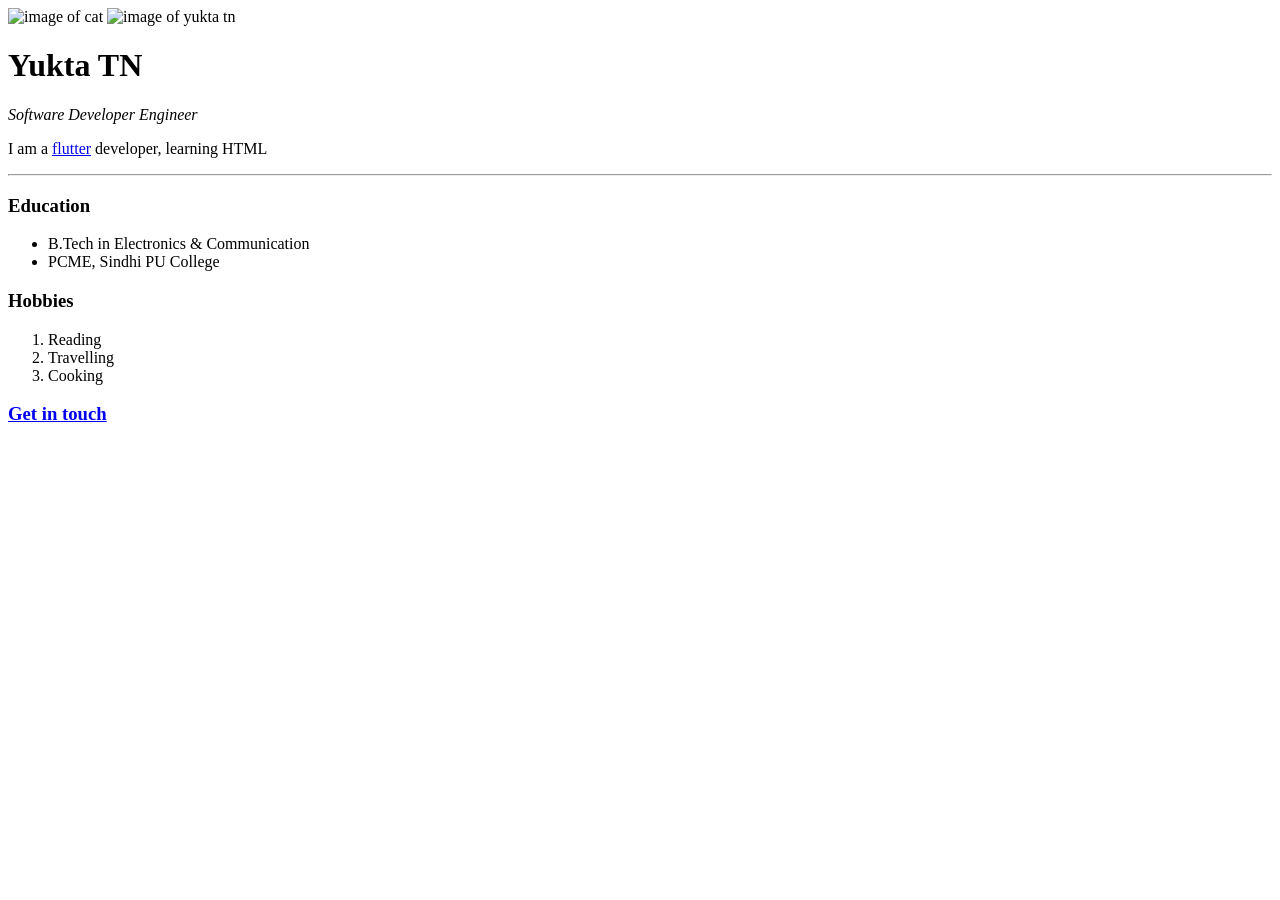
==== personal website (HTML)/index.html @ 942c8f1e "add landing, contact page" ====
<!DOCTYPE html>
<html>

<head>
    <meta charset="utf-8">
    <title>Yukta's Personal Webpage</title>
</head>

<body>
    <img src="https://static01.nyt.com/images/2021/09/14/science/07CAT-STRIPES/07CAT-STRIPES-jumbo.jpg?quality=75&auto=webp" 
    alt="image of cat">
    <img src="Yukta.jpg"alt="image of yukta tn">
    <h1>Yukta TN</h1>
    <p>
        <em>Software Developer Engineer</em>
    </p>
    
    <p>
        I am a <a href="https://flutter.dev/">flutter</a> developer, learning HTML
    </p>
    <hr>
    <h3>Education</h3>
    <ul>
        <li>B.Tech in Electronics & Communication</li>
        <li>PCME, Sindhi PU College</li>
    </ul>
    
    <h3>Hobbies</h3>
    <ol type = "1">
        <li>Reading</li>
        <li>Travelling</li>
        <li>Cooking</li>
    </ol>
    <h3><a href="contact.html">Get in touch</a></h3>
    
</body>

</html>
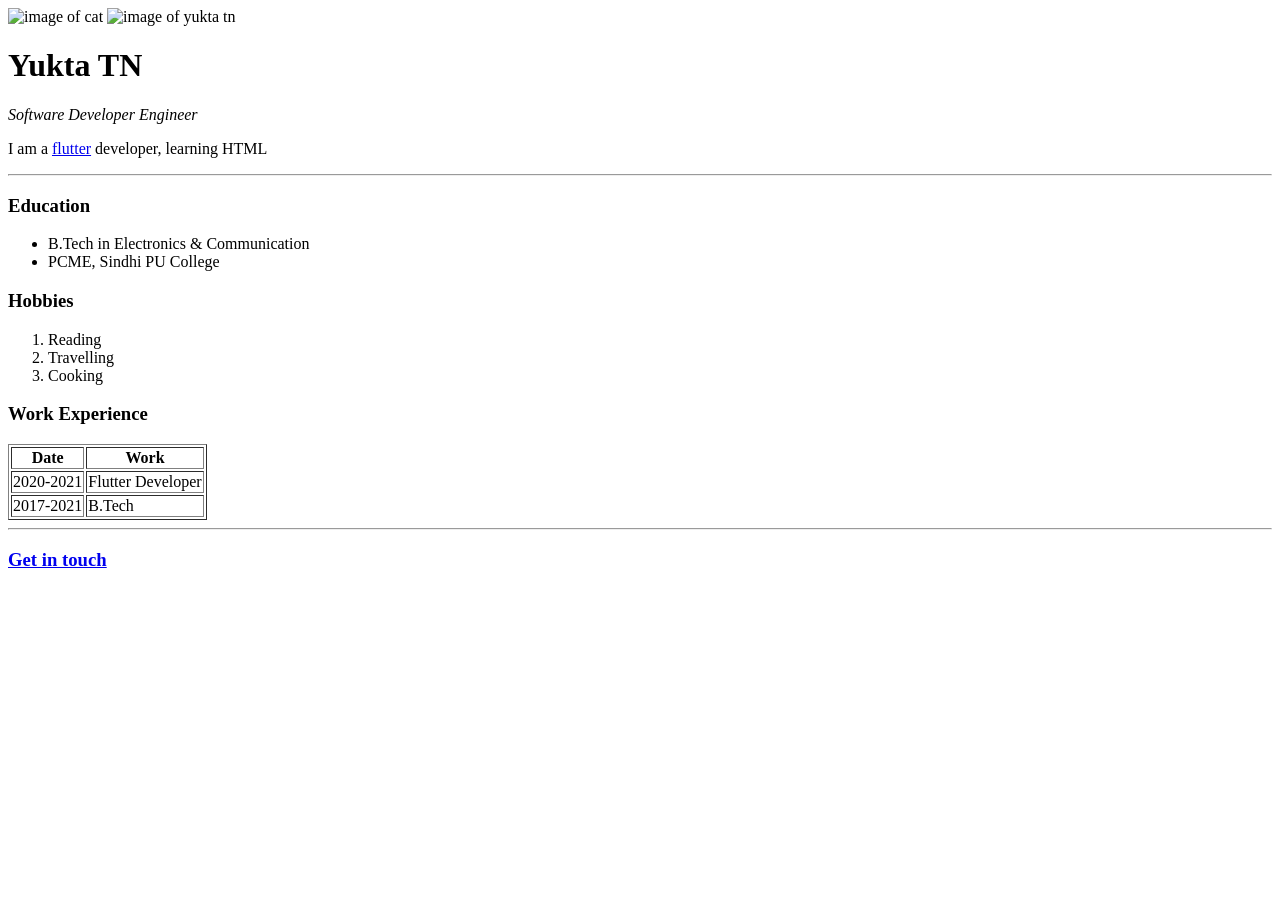
==== commit 251ddcee: "add work experience table" ====
--- a/personal website (HTML)/index.html
+++ b/personal website (HTML)/index.html
@@ -31,6 +31,26 @@
         <li>Travelling</li>
         <li>Cooking</li>
     </ol>
+    <h3>Work Experience</h3>
+    <table border="1">
+        <thead>
+            <tr>
+                <th>Date</th>
+                <th>Work</th>
+            </tr>
+        </thead>
+        <tbody>
+            <tr>
+                <td>2020-2021</td>
+                <td>Flutter Developer</td>
+            </tr>
+            <tr>
+                <td>2017-2021</td>
+                <td>B.Tech</td>
+            </tr>
+        </tbody>
+    </table>
+    <hr>
     <h3><a href="contact.html">Get in touch</a></h3>
     
 </body>
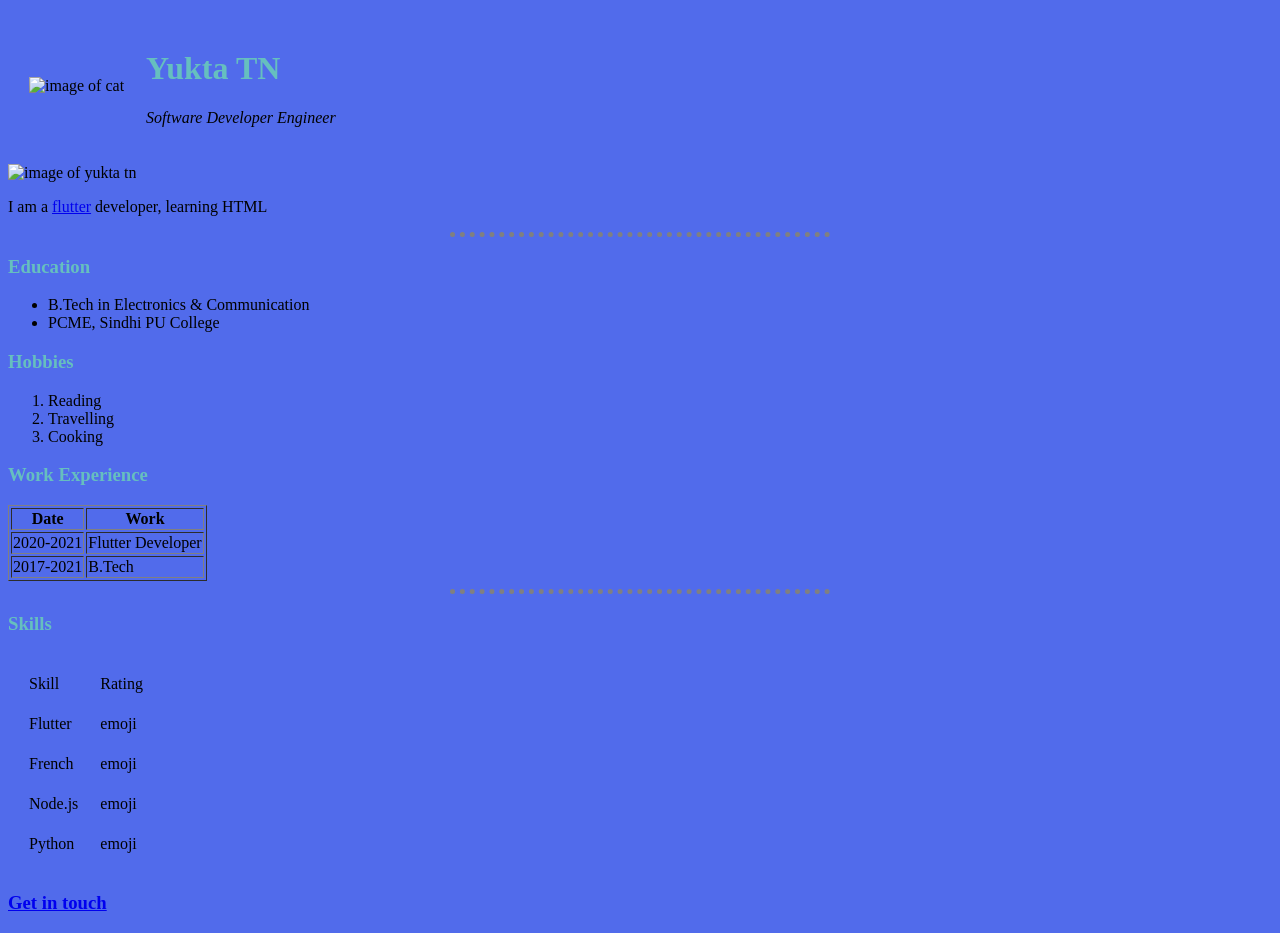
==== commit a050dcae: "add external css" ====
--- a/personal website (HTML)/index.html
+++ b/personal website (HTML)/index.html
@@ -4,17 +4,23 @@
 <head>
     <meta charset="utf-8">
     <title>Yukta's Personal Webpage</title>
+    <link rel="stylesheet" href="css/styles.css">
 </head>
 
 <body>
-    <img src="https://static01.nyt.com/images/2021/09/14/science/07CAT-STRIPES/07CAT-STRIPES-jumbo.jpg?quality=75&auto=webp" 
-    alt="image of cat">
-    <img src="Yukta.jpg"alt="image of yukta tn">
-    <h1>Yukta TN</h1>
-    <p>
-        <em>Software Developer Engineer</em>
-    </p>
-    
+    <table cellspacing="20">
+        <tr>
+            <td><img src="https://static01.nyt.com/images/2021/09/14/science/07CAT-STRIPES/07CAT-STRIPES-jumbo.jpg?quality=75&auto=webp"
+                    alt="image of cat" width="60" height="60"></td>
+            <td>
+                <h1>Yukta TN</h1>
+                <p>
+                    <em>Software Developer Engineer</em>
+                </p>
+            </td>
+        </tr>
+    </table>
+    <img src="Yukta.jpg" alt="image of yukta tn">
     <p>
         I am a <a href="https://flutter.dev/">flutter</a> developer, learning HTML
     </p>
@@ -24,9 +30,9 @@
         <li>B.Tech in Electronics & Communication</li>
         <li>PCME, Sindhi PU College</li>
     </ul>
-    
+
     <h3>Hobbies</h3>
-    <ol type = "1">
+    <ol type="1">
         <li>Reading</li>
         <li>Travelling</li>
         <li>Cooking</li>
@@ -51,8 +57,34 @@
         </tbody>
     </table>
     <hr>
+    <h3>Skills</h3>
+    <table border="0" cellspacing="20">
+        <thead>
+            <tr>
+                <td>Skill</td>
+                <td>Rating</td>
+            </tr>
+        </thead>
+        <tr>
+            <td>Flutter</td>
+            <td>emoji</td>
+        </tr>
+        <tr>
+            <td>French</td>
+            <td>emoji</td>
+        </tr>
+        <tr>
+            <td>Node.js</td>
+            <td>emoji</td>
+        </tr>
+        <tr>
+            <td>Python</td>
+            <td>emoji</td>
+        </tr>
+
+    </table>
     <h3><a href="contact.html">Get in touch</a></h3>
-    
+
 </body>
 
 </html>
--- a/personal website (HTML)/css/styles.css
+++ b/personal website (HTML)/css/styles.css
@@ -0,0 +1,16 @@
+body{
+    background-color: #516BEB;
+}
+hr{
+    border-style: none;
+    border-top-style: dotted;
+    border-color: grey;
+    border-width: 5px;
+    width: 30%;
+}
+h1{
+    color: #66BFBF;
+}
+h3{
+    color: #66BFBF;
+}
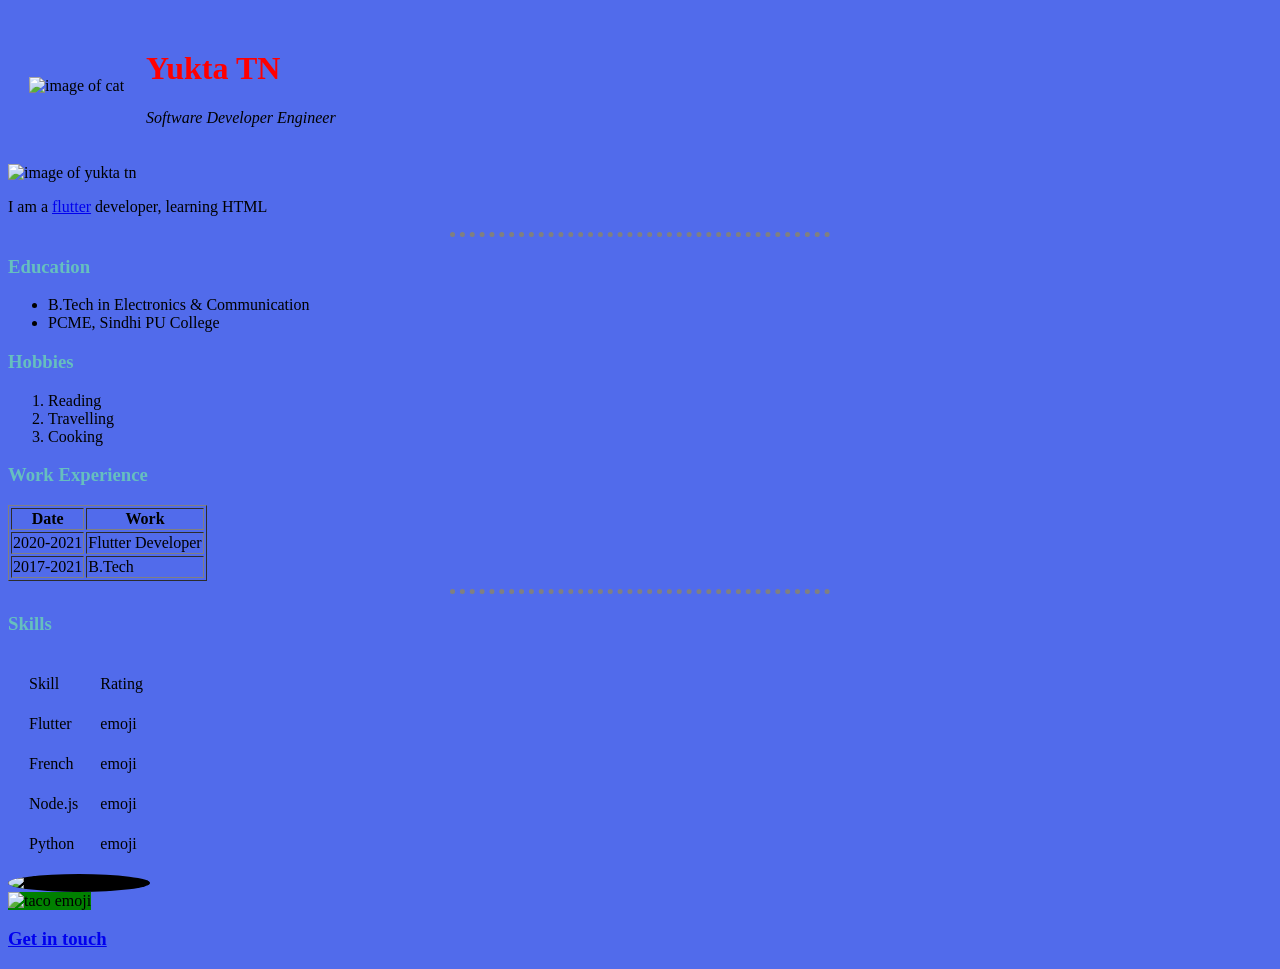
==== commit f3e8ef87: "add class,id selector" ====
--- a/personal website (HTML)/index.html
+++ b/personal website (HTML)/index.html
@@ -13,14 +13,14 @@
             <td><img src="https://static01.nyt.com/images/2021/09/14/science/07CAT-STRIPES/07CAT-STRIPES-jumbo.jpg?quality=75&auto=webp"
                     alt="image of cat" width="60" height="60"></td>
             <td>
-                <h1>Yukta TN</h1>
+                <h1 id="heading">Yukta TN</h1>
                 <p>
                     <em>Software Developer Engineer</em>
                 </p>
             </td>
         </tr>
     </table>
-    <img src="Yukta.jpg" alt="image of yukta tn">
+    <img class ="yukta" src="Yukta.jpg" alt="image of yukta tn">
     <p>
         I am a <a href="https://flutter.dev/">flutter</a> developer, learning HTML
     </p>
@@ -83,6 +83,9 @@
         </tr>
 
     </table>
+    <img class ="pleading circular"src="https://emojipedia-us.s3.dualstack.us-west-1.amazonaws.com/thumbs/120/apple/285/pleading-face_1f97a.png" alt="pleading face emoji">
+    <br>
+    <img class ="taco" src="https://emojipedia-us.s3.dualstack.us-west-1.amazonaws.com/thumbs/120/google/313/taco_1f32e.png" alt="taco emoji">
     <h3><a href="contact.html">Get in touch</a></h3>
 
 </body>
--- a/personal website (HTML)/css/styles.css
+++ b/personal website (HTML)/css/styles.css
@@ -1,3 +1,4 @@
+/**************TAG SELECTORS*************/
 body{
     background-color: #516BEB;
 }
@@ -8,9 +9,28 @@
     border-width: 5px;
     width: 30%;
 }
+img:hover{
+    background-color: cornflowerblue;
+}
 h1{
     color: #66BFBF;
 }
 h3{
     color: #66BFBF;
 }
+
+/********************CLASS SELECTORS*******************/
+.pleading {
+    background-color: black;
+}
+.taco{
+    background-color: green;
+}
+.circular{
+    border-radius: 100%;
+}
+
+/********************ID SELECTORS*******************/
+#heading{
+    color: red;
+}
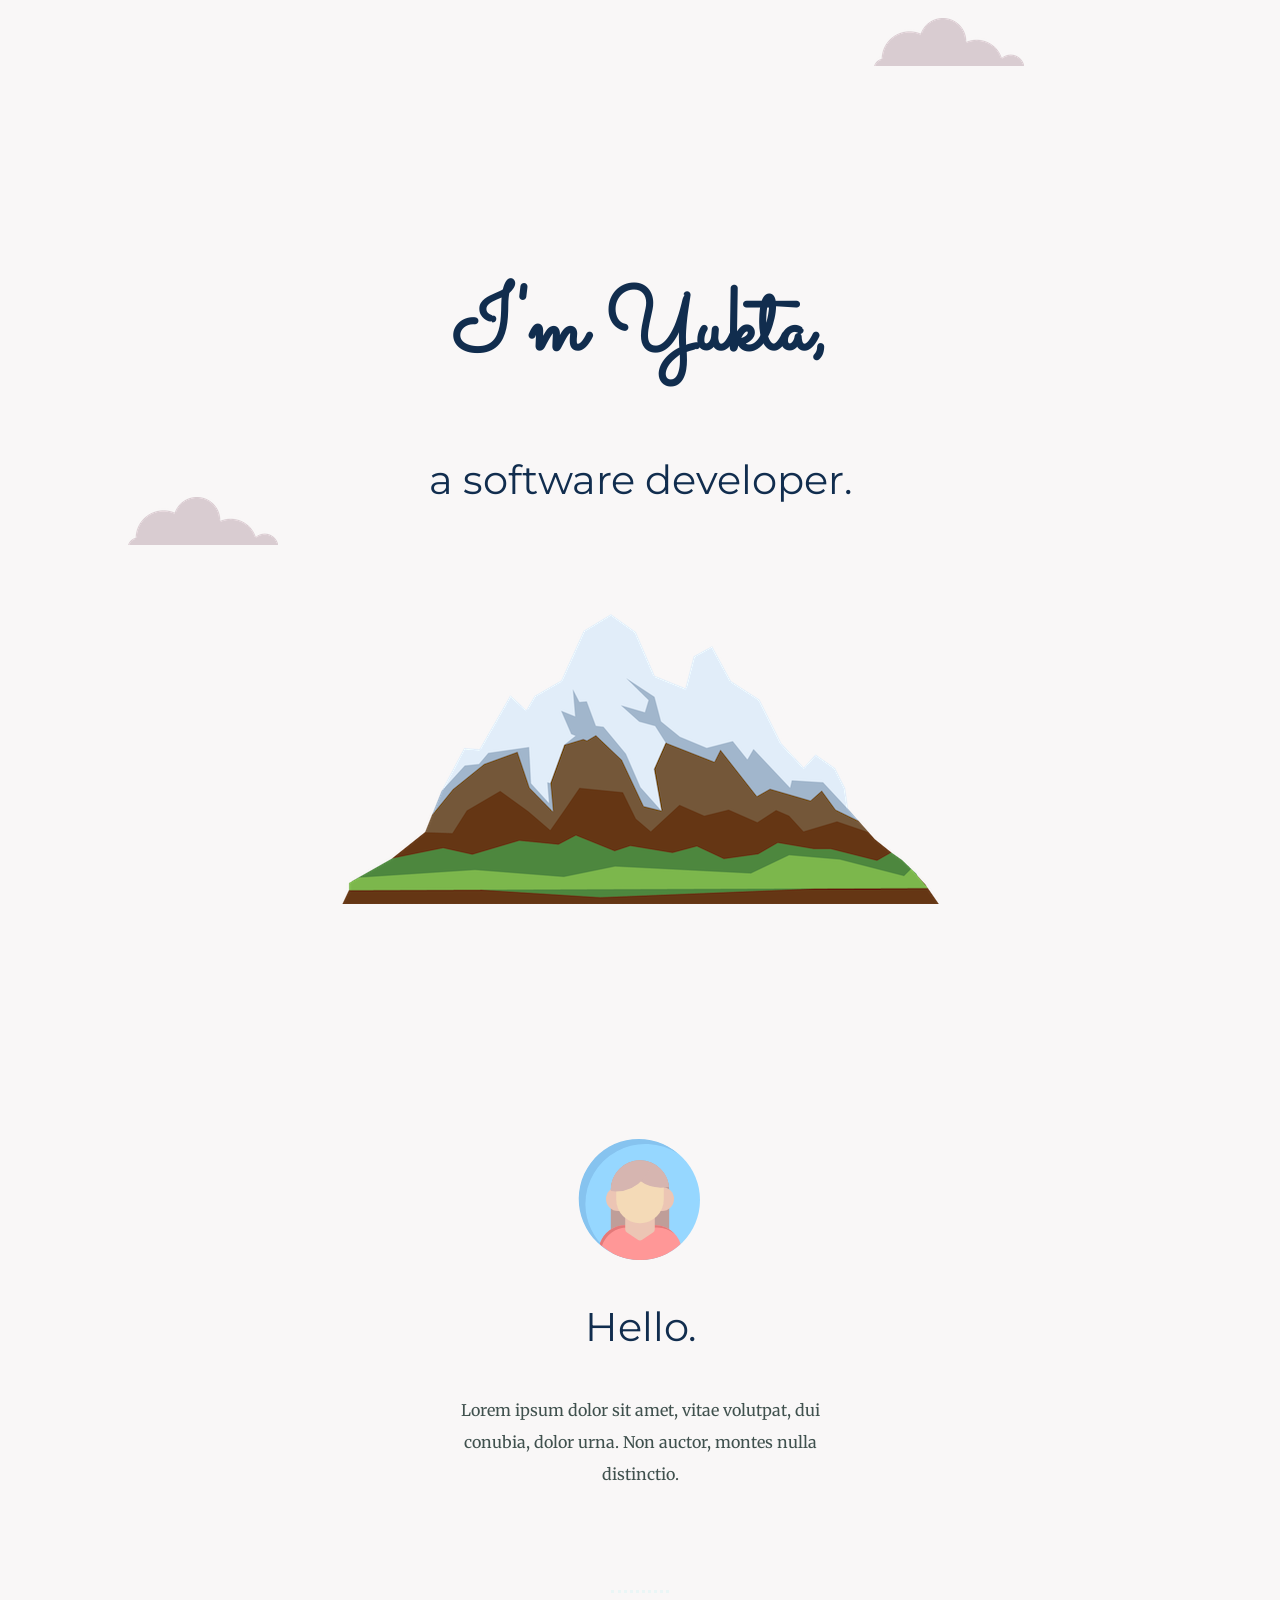
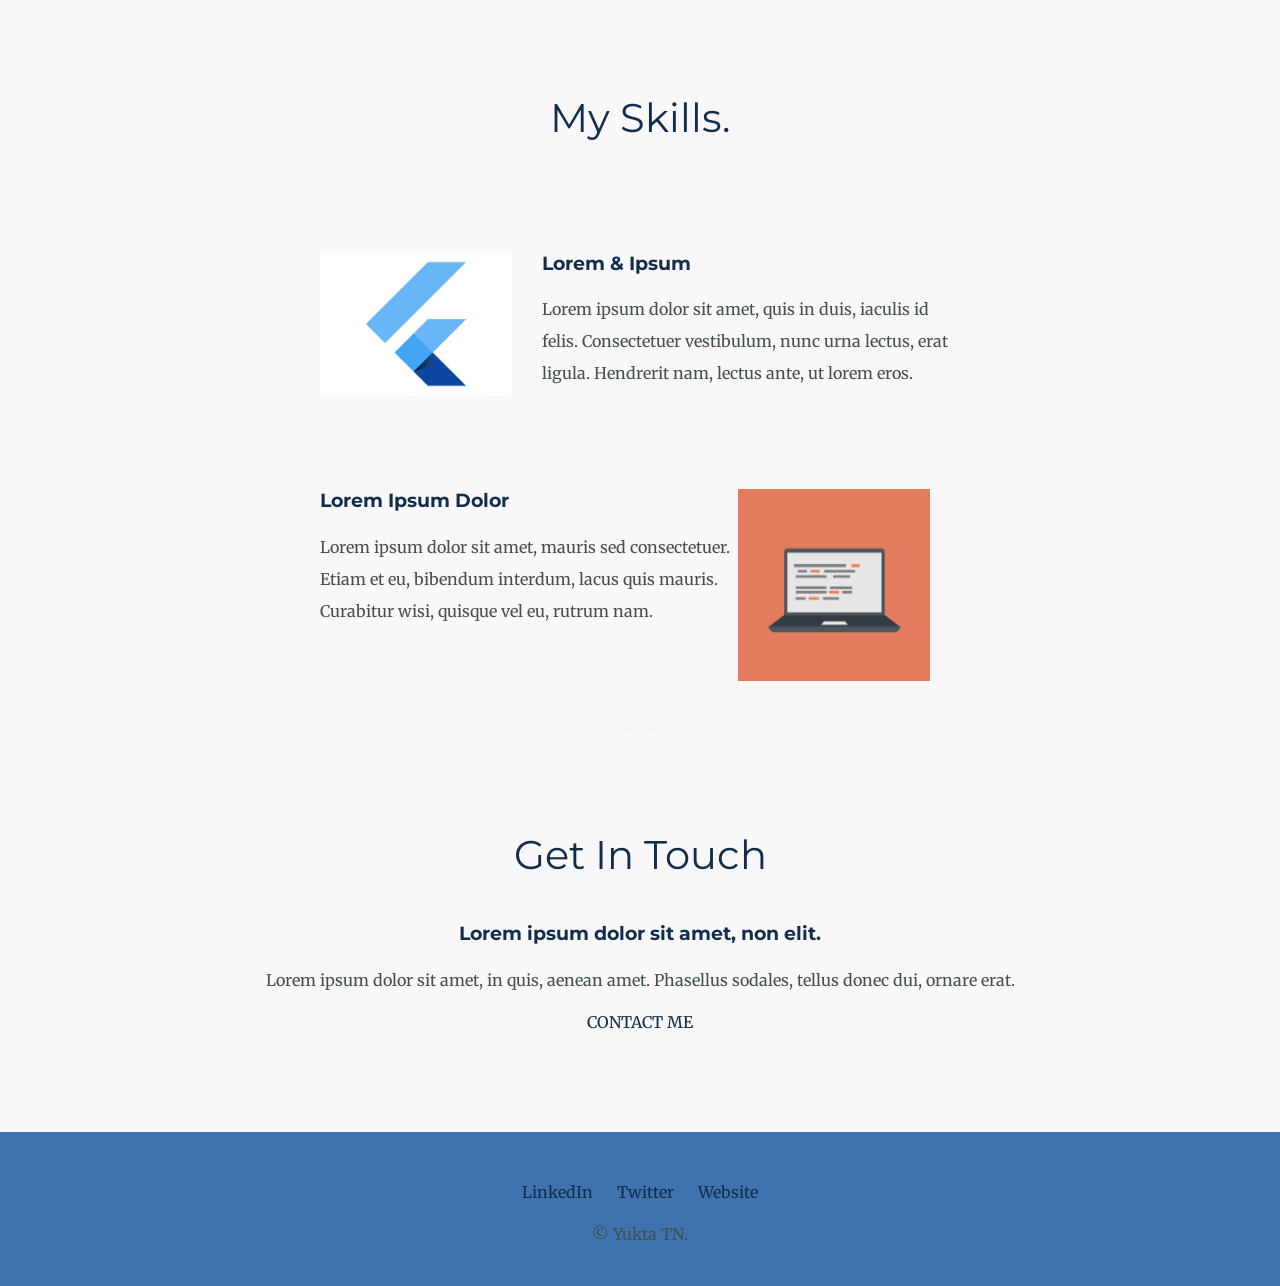
==== commit cab78106: "add new website design" ====
--- a/personal website (HTML)/index.html
+++ b/personal website (HTML)/index.html
@@ -3,90 +3,59 @@
 
 <head>
     <meta charset="utf-8">
-    <title>Yukta's Personal Webpage</title>
+    <title>Yukta TN</title>
     <link rel="stylesheet" href="css/styles.css">
+    <link rel="shortcut icon" href="favicon.ico" type="image/x-icon">
+    <link rel="preconnect" href="https://fonts.googleapis.com">
+    <link rel="preconnect" href="https://fonts.gstatic.com" crossorigin>
+    <link href="https://fonts.googleapis.com/css2?family=Merriweather&family=Montserrat&family=Sacramento&display=swap" rel="stylesheet">
+
 </head>
 
 <body>
-    <table cellspacing="20">
-        <tr>
-            <td><img src="https://static01.nyt.com/images/2021/09/14/science/07CAT-STRIPES/07CAT-STRIPES-jumbo.jpg?quality=75&auto=webp"
-                    alt="image of cat" width="60" height="60"></td>
-            <td>
-                <h1 id="heading">Yukta TN</h1>
-                <p>
-                    <em>Software Developer Engineer</em>
-                </p>
-            </td>
-        </tr>
-    </table>
-    <img class ="yukta" src="Yukta.jpg" alt="image of yukta tn">
-    <p>
-        I am a <a href="https://flutter.dev/">flutter</a> developer, learning HTML
-    </p>
-    <hr>
-    <h3>Education</h3>
-    <ul>
-        <li>B.Tech in Electronics & Communication</li>
-        <li>PCME, Sindhi PU College</li>
-    </ul>
-
-    <h3>Hobbies</h3>
-    <ol type="1">
-        <li>Reading</li>
-        <li>Travelling</li>
-        <li>Cooking</li>
-    </ol>
-    <h3>Work Experience</h3>
-    <table border="1">
-        <thead>
-            <tr>
-                <th>Date</th>
-                <th>Work</th>
-            </tr>
-        </thead>
-        <tbody>
-            <tr>
-                <td>2020-2021</td>
-                <td>Flutter Developer</td>
-            </tr>
-            <tr>
-                <td>2017-2021</td>
-                <td>B.Tech</td>
-            </tr>
-        </tbody>
-    </table>
-    <hr>
-    <h3>Skills</h3>
-    <table border="0" cellspacing="20">
-        <thead>
-            <tr>
-                <td>Skill</td>
-                <td>Rating</td>
-            </tr>
-        </thead>
-        <tr>
-            <td>Flutter</td>
-            <td>emoji</td>
-        </tr>
-        <tr>
-            <td>French</td>
-            <td>emoji</td>
-        </tr>
-        <tr>
-            <td>Node.js</td>
-            <td>emoji</td>
-        </tr>
-        <tr>
-            <td>Python</td>
-            <td>emoji</td>
-        </tr>
-
-    </table>
-    <img class ="pleading circular"src="https://emojipedia-us.s3.dualstack.us-west-1.amazonaws.com/thumbs/120/apple/285/pleading-face_1f97a.png" alt="pleading face emoji">
-    <br>
-    <img class ="taco" src="https://emojipedia-us.s3.dualstack.us-west-1.amazonaws.com/thumbs/120/google/313/taco_1f32e.png" alt="taco emoji">
-    <h3><a href="contact.html">Get in touch</a></h3>
+    <div class="top-container">
+        <img class="top-cloud" src="images/cloud.png" alt="cloud image">
+        <h1>I'm Yukta,</h1>
+        <h2>a software developer.</h2>
+        <img class="bottom-cloud" src="images/cloud.png" alt="cloud image">
+        <img class="mountain" src="images/mountain.png" alt="mountain image">
+    </div>
+    <div class="middle-container">
+        <div class="profile">
+          <img class ="profile-image"src="images/profile.svg" alt="">
+          <h2>Hello.</h2>
+          <p class="intro">Lorem ipsum dolor sit amet, vitae volutpat, dui conubia, dolor urna. Non auctor, montes nulla distinctio.</p>
+        </div>
+        <hr>
+        <div class="skills">
+          <h2>My Skills.</h2>
+          <div class="skill-row">
+            <img class="flutter-logo" src="images/flutter-logo.jpg" alt="">
+            <h3>Lorem & Ipsum</h3>
+            <p class="flutter-desc">Lorem ipsum dolor sit amet, quis in duis, iaculis id felis. Consectetuer vestibulum, nunc urna lectus, erat ligula. Hendrerit nam, lectus ante, ut lorem eros.</p>
+          </div>
+          <div class="skill-row">
+            <img class="programming" src="images/computer.png" alt="">
+            <h3>Lorem Ipsum Dolor</h3>
+            <p class="programming-desc">Lorem ipsum dolor sit amet, mauris sed consectetuer. Etiam et eu, bibendum interdum, lacus quis mauris. Curabitur wisi, quisque vel eu, rutrum nam.</p>
+          </div>
+        </div>
+        <hr>
+        <div class="contact-me">
+          <h2>Get In Touch</h2>
+          <h3>Lorem ipsum dolor sit amet, non elit.</h3>
+          <p>Lorem ipsum dolor sit amet, in quis, aenean amet. Phasellus sodales, tellus donec dui, ornare erat.</p>
+          <a class="btn" href="mailto:name@email.com">CONTACT ME</a>
+        </div>
+      </div>
+      
+      
+      <div class="bottom-container">
+        <a class="footer-link" href="https://www.linkedin.com/">LinkedIn</a>
+        <a class="footer-link" href="https://twitter.com/">Twitter</a>
+        <a class="footer-link" href="https://www.appbrewery.co/">Website</a>
+        <p>© Yukta TN.</p>
+      </div>
 
 </body>
 
--- a/personal website (HTML)/css/styles.css
+++ b/personal website (HTML)/css/styles.css
@@ -1,36 +1,93 @@
 /**************TAG SELECTORS*************/
 body{
-    background-color: #516BEB;
+    color: #40514E;
+    background-color: #F9F7F7;
+    margin: 0px;
+    text-align: center;
+    font-family:"Merriweather",serif;
+
+}
+h1{
+    margin: 50px auto 0 auto;
+    font-size: 5.625rem;
+    font-family:"Sacramento",cursive;
+    line-height: 2;
+    color: #112D4E;;
+}
+h2{
+    font-family: "Montserrat",sans-serif;
+    font-size: 2.5rem;
+    font-weight: normal;
+    color: #112D4E;;
+    padding-bottom: 10px;
+
+}
+h3{
+    color: #112D4E;;
+    font-family: "Montserrat",sans-serif;
+}
+p{
+    line-height: 2;
 }
 hr{
-    border-style: none;
-    border-top-style: dotted;
-    border-color: grey;
-    border-width: 5px;
+    border: dotted #EAF6F6;
+    border-bottom: none;
+    width: 4%;
+    margin: 100px auto;
+}
+a{
+    color: #112D4E;
+    text-decoration: none;
+    margin: 0 10px;
+}
+/**************CLASS SELECTORS*************/
+.top-container{
+    padding-top: 15%;
+    position: relative;
+}
+.middle-container{
+    margin: 100px 0;
+}
+.bottom-container{
+    background-color: #3F72AF;
+    padding: 50px 0 20px;
+}
+.top-cloud{
+    position: absolute;
+    right: 20%;
+    top: 2%;
+}
+.bottom-cloud{
+    position: absolute;
+    left: 10%;
+    bottom: 40%;
+}
+.profile-image{
+    margin-top: 10%;
+    width: 10%;
+    height: 10%;
+    border-radius: 50%;
+}
+.flutter-logo{
+    float: left;
     width: 30%;
+
+    margin-right: 30px;
 }
-img:hover{
-    background-color: cornflowerblue;
+.programming{
+    float: right;
+    width: 30%;
+    margin-right: 30px;
 }
-h1{
-    color: #66BFBF;
+.footer-link{
+    color: #112D4E;
 }
-h3{
-    color: #66BFBF;
+.skill-row{
+    text-align: left;
+    width: 50%;
+    margin: 100px auto 100px auto;
 }
-
-/********************CLASS SELECTORS*******************/
-.pleading {
-    background-color: black;
-}
-.taco{
-    background-color: green;
-}
-.circular{
-    border-radius: 100%;
-}
-
-/********************ID SELECTORS*******************/
-#heading{
-    color: red;
+.intro{
+    width: 30%;
+    margin: auto;
 }
